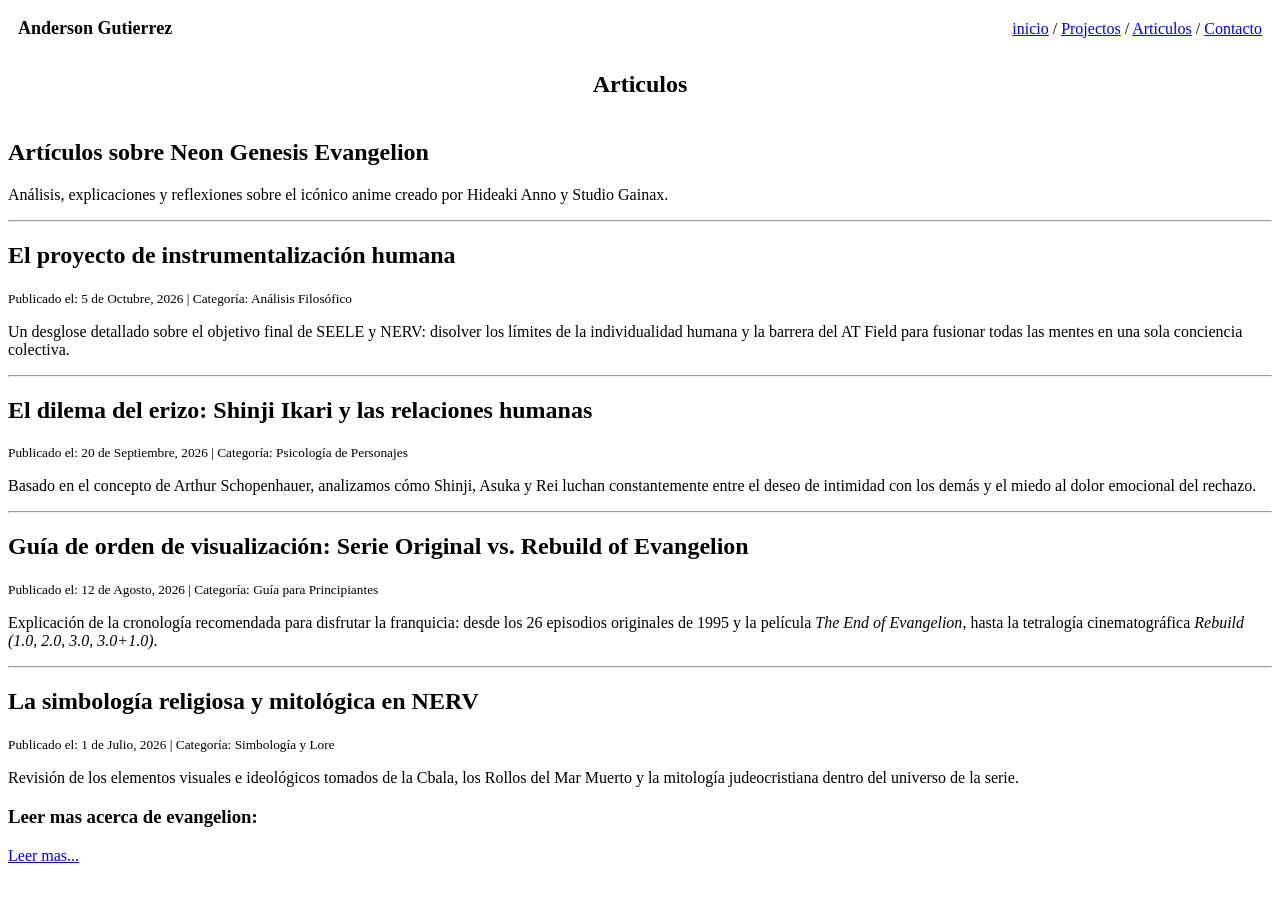
==== articulos.html @ 98719201 "Correcion de rutas" ====
<!DOCTYPE html>
<html lang="en">

<head>
    <meta charset="UTF-8">
    <meta name="viewport" content="width=device-width, initial-scale=1.0">
    <meta name="robots" content="index, follow">
    <meta name="author" content="Anderson Gutierrez">
    <meta name="description" content="Artículos, análisis sobre Neon Genesis Evangelion y publicaciones sobre desarrollo web creados por Anderson Gutierrez.">
    <meta name="keywords" content="Artículos, Evangelion, Shinji Ikari, NERV, Blog, Análisis, Desarrollo Web">

    <!-- Open Graph -->
    <meta property="og:title" content="Artículos | Cv-Anderson Gutierrez">
    <meta property="og:description" content="Artículos y publicaciones sobre cultura geek, anime y tecnología.">
    <meta property="og:type" content="article">

    <title>Artículos | Cv-Anderson Gutierrez</title>
</head>

<body>
    <header>
        <table width="100%" border="0" cellpadding="10" cellspacing="0">
            <tr>
                <td align="left" valign="middle">
                    <a href="#" style="text-decoration: none; color: black;">
                        <strong style="font-size: 18px; vertical-align: middle;">Anderson Gutierrez</strong>
                    </a>
                </td>

                <td align="right" valign="middle">
                    <nav>
                        <a href="/index.html">inicio</a> /
                        <a href="/pages/proyectos.html">Projectos</a> /
                        <a href="/pages/articulos.html">Articulos</a> /
                        <a href="/pages/contacto.html">Contacto</a>
                    </nav>
                </td>
            </tr>
        </table>
    </header>


    <main>
        <table width="100%" height="70vh" border="0" cellpadding="0" cellspacing="0">
            <tr>
                <td align="center" valign="middle">
                    <section id="inicio">
                        <h1>Articulos</h1>
                    </section>
                </td>
            </tr>
        </table>


        <section>
            <h1>Artículos sobre Neon Genesis Evangelion</h1>
            <p>Análisis, explicaciones y reflexiones sobre el icónico anime creado por Hideaki Anno y Studio Gainax.</p>
        </section>

        <hr>

        <!-- Listado de Artículos sobre Evangelion -->
        <section>

            <!-- Artículo 1 -->
            <article>
                <h2>El proyecto de instrumentalización humana</h2>
                <p><small>Publicado el: <time datetime="2026-10-05">5 de Octubre, 2026</time> | Categoría: Análisis
                        Filosófico</small></p>
                <p>Un desglose detallado sobre el objetivo final de SEELE y NERV: disolver los límites de la
                    individualidad humana y la barrera del AT Field para fusionar todas las mentes en una sola
                    conciencia colectiva.</p>
            </article>

            <hr>

            <!-- Artículo 2 -->
            <article>
                <h2>El dilema del erizo: Shinji Ikari y las relaciones humanas</h2>
                <p><small>Publicado el: <time datetime="2026-09-20">20 de Septiembre, 2026</time> | Categoría:
                        Psicología de Personajes</small></p>
                <p>Basado en el concepto de Arthur Schopenhauer, analizamos cómo Shinji, Asuka y Rei luchan
                    constantemente entre el deseo de intimidad con los demás y el miedo al dolor emocional del rechazo.
                </p>
            </article>

            <hr>

            <!-- Artículo 3 -->
            <article>
                <h2>Guía de orden de visualización: Serie Original vs. Rebuild of Evangelion</h2>
                <p><small>Publicado el: <time datetime="2026-08-12">12 de Agosto, 2026</time> | Categoría: Guía para
                        Principiantes</small></p>
                <p>Explicación de la cronología recomendada para disfrutar la franquicia: desde los 26 episodios
                    originales de 1995 y la película <em>The End of Evangelion</em>, hasta la tetralogía cinematográfica
                    <em>Rebuild (1.0, 2.0, 3.0, 3.0+1.0)</em>.</p>
            </article>

            <hr>

            <!-- Artículo 4 -->
            <article>
                <h2>La simbología religiosa y mitológica en NERV</h2>
                <p><small>Publicado el: <time datetime="2026-07-01">1 de Julio, 2026</time> | Categoría: Simbología y
                        Lore</small></p>
                <p>Revisión de los elementos visuales e ideológicos tomados de la Cbala, los Rollos del Mar Muerto y la
                    mitología judeocristiana dentro del universo de la serie.</p>
            </article>
            <article>
                <h3>Leer mas acerca de evangelion:</h3>
                <a href="https://evangelion.fandom.com/es/wiki/Neo_Genesis_Evangelion_Wiki" target="_blank">Leer
                    mas...</a>
            </article>
        </section>

    </main>
</body>

</html>
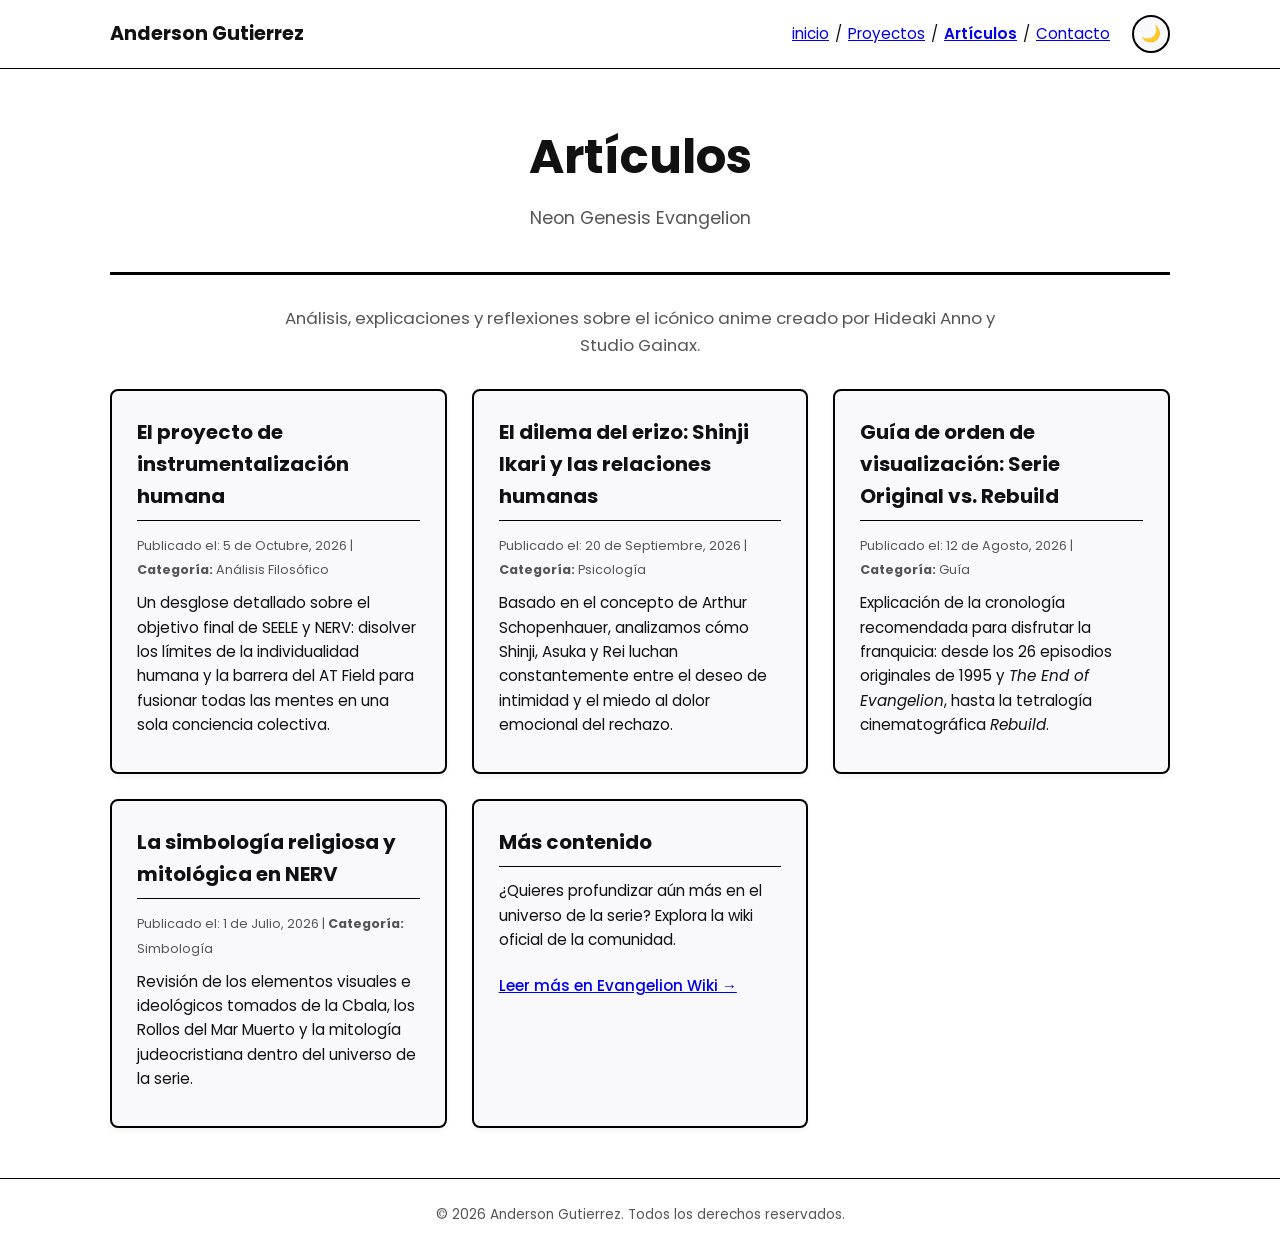
==== commit d17f8e2a: "Css de la pagina" ====
--- a/articulos.html
+++ b/articulos.html
@@ -1,5 +1,5 @@
 <!DOCTYPE html>
-<html lang="en">
+<html lang="es">
 
 <head>
     <meta charset="UTF-8">
@@ -14,106 +14,109 @@
     <meta property="og:description" content="Artículos y publicaciones sobre cultura geek, anime y tecnología.">
     <meta property="og:type" content="article">
 
+    <!-- Google Fonts -->
+    <link rel="preconnect" href="https://fonts.googleapis.com">
+    <link rel="preconnect" href="https://fonts.gstatic.com" crossorigin>
+    <link href="https://fonts.googleapis.com/css2?family=Poppins:wght@300;400;500;600;700&display=swap" rel="stylesheet">
+
+    <!-- Hoja de estilos compartida -->
+    <link rel="stylesheet" href="style.css">
+
     <title>Artículos | Cv-Anderson Gutierrez</title>
 </head>
 
 <body>
-    <header>
-        <table width="100%" border="0" cellpadding="10" cellspacing="0">
-            <tr>
-                <td align="left" valign="middle">
-                    <a href="#" style="text-decoration: none; color: black;">
-                        <strong style="font-size: 18px; vertical-align: middle;">Anderson Gutierrez</strong>
-                    </a>
-                </td>
 
-                <td align="right" valign="middle">
-                    <nav>
-                        <a href="/index.html">inicio</a> /
-                        <a href="/pages/proyectos.html">Projectos</a> /
-                        <a href="/pages/articulos.html">Articulos</a> /
-                        <a href="/pages/contacto.html">Contacto</a>
-                    </nav>
-                </td>
-            </tr>
-        </table>
+    <!-- Checkbox oculto para el modo oscuro (comparte el mismo ID en todo el sitio) -->
+    <input type="checkbox" id="dark-toggle" class="dark-checkbox">
+
+    <!-- HEADER / NAVEGACIÓN UNIFICADA -->
+    <header class="site-header">
+        <div class="container header-container">
+            <a href="index.html" class="logo">
+                <strong>Anderson Gutierrez</strong>
+            </a>
+            
+            <div class="header-right">
+                <nav class="nav-links">
+                    <a href="index.html">inicio</a> /
+                    <a href="proyectos.html">Proyectos</a> /
+                    <a href="articulos.html" class="active">Artículos</a> /
+                    <a href="contacto.html">Contacto</a>
+                </nav>
+
+                <!-- Botón de cambio de tema -->
+                <label for="dark-toggle" class="theme-btn" aria-label="Cambiar modo oscuro"></label>
+            </div>
+        </div>
     </header>
 
-
     <main>
-        <table width="100%" height="70vh" border="0" cellpadding="0" cellspacing="0">
-            <tr>
-                <td align="center" valign="middle">
-                    <section id="inicio">
-                        <h1>Articulos</h1>
-                    </section>
-                </td>
-            </tr>
-        </table>
-
-
-        <section>
-            <h1>Artículos sobre Neon Genesis Evangelion</h1>
-            <p>Análisis, explicaciones y reflexiones sobre el icónico anime creado por Hideaki Anno y Studio Gainax.</p>
+        <!-- Sección Hero -->
+        <section class="hero-section">
+            <div class="container">
+                <h1>Artículos</h1>
+                <p>Neon Genesis Evangelion</p>
+            </div>
         </section>
 
-        <hr>
+        <div class="container">
+            <hr class="section-divider">
+        </div>
 
-        <!-- Listado de Artículos sobre Evangelion -->
-        <section>
+        <!-- Descripción introductoria -->
+        <div class="container intro-project-section">
+            <p>Análisis, explicaciones y reflexiones sobre el icónico anime creado por Hideaki Anno y Studio Gainax.</p>
+        </div>
+
+        <!-- Listado de Artículos en Grid Responsivo -->
+        <div class="container articles-grid">
 
             <!-- Artículo 1 -->
-            <article>
+            <article class="card-section">
                 <h2>El proyecto de instrumentalización humana</h2>
-                <p><small>Publicado el: <time datetime="2026-10-05">5 de Octubre, 2026</time> | Categoría: Análisis
-                        Filosófico</small></p>
-                <p>Un desglose detallado sobre el objetivo final de SEELE y NERV: disolver los límites de la
-                    individualidad humana y la barrera del AT Field para fusionar todas las mentes en una sola
-                    conciencia colectiva.</p>
+                <p class="article-meta"><small>Publicado el: 5 de Octubre, 2026 | <strong>Categoría:</strong> Análisis Filosófico</small></p>
+                <p>Un desglose detallado sobre el objetivo final de SEELE y NERV: disolver los límites de la individualidad humana y la barrera del AT Field para fusionar todas las mentes en una sola conciencia colectiva.</p>
             </article>
 
-            <hr>
-
             <!-- Artículo 2 -->
-            <article>
+            <article class="card-section">
                 <h2>El dilema del erizo: Shinji Ikari y las relaciones humanas</h2>
-                <p><small>Publicado el: <time datetime="2026-09-20">20 de Septiembre, 2026</time> | Categoría:
-                        Psicología de Personajes</small></p>
-                <p>Basado en el concepto de Arthur Schopenhauer, analizamos cómo Shinji, Asuka y Rei luchan
-                    constantemente entre el deseo de intimidad con los demás y el miedo al dolor emocional del rechazo.
-                </p>
+                <p class="article-meta"><small>Publicado el: 20 de Septiembre, 2026 | <strong>Categoría:</strong> Psicología</small></p>
+                <p>Basado en el concepto de Arthur Schopenhauer, analizamos cómo Shinji, Asuka y Rei luchan constantemente entre el deseo de intimidad y el miedo al dolor emocional del rechazo.</p>
             </article>
 
-            <hr>
-
             <!-- Artículo 3 -->
-            <article>
-                <h2>Guía de orden de visualización: Serie Original vs. Rebuild of Evangelion</h2>
-                <p><small>Publicado el: <time datetime="2026-08-12">12 de Agosto, 2026</time> | Categoría: Guía para
-                        Principiantes</small></p>
-                <p>Explicación de la cronología recomendada para disfrutar la franquicia: desde los 26 episodios
-                    originales de 1995 y la película <em>The End of Evangelion</em>, hasta la tetralogía cinematográfica
-                    <em>Rebuild (1.0, 2.0, 3.0, 3.0+1.0)</em>.</p>
+            <article class="card-section">
+                <h2>Guía de orden de visualización: Serie Original vs. Rebuild</h2>
+                <p class="article-meta"><small>Publicado el: 12 de Agosto, 2026 | <strong>Categoría:</strong> Guía</small></p>
+                <p>Explicación de la cronología recomendada para disfrutar la franquicia: desde los 26 episodios originales de 1995 y <em>The End of Evangelion</em>, hasta la tetralogía cinematográfica <em>Rebuild</em>.</p>
             </article>
 
-            <hr>
+            <!-- Artículo 4 -->
+            <article class="card-section">
+                <h2>La simbología religiosa y mitológica en NERV</h2>
+                <p class="article-meta"><small>Publicado el: 1 de Julio, 2026 | <strong>Categoría:</strong> Simbología</small></p>
+                <p>Revisión de los elementos visuales e ideológicos tomados de la Cbala, los Rollos del Mar Muerto y la mitología judeocristiana dentro del universo de la serie.</p>
+            </article>
 
-            <!-- Artículo 4 -->
-            <article>
-                <h2>La simbología religiosa y mitológica en NERV</h2>
-                <p><small>Publicado el: <time datetime="2026-07-01">1 de Julio, 2026</time> | Categoría: Simbología y
-                        Lore</small></p>
-                <p>Revisión de los elementos visuales e ideológicos tomados de la Cbala, los Rollos del Mar Muerto y la
-                    mitología judeocristiana dentro del universo de la serie.</p>
+            <!-- Artículo 5: Enlace adicional -->
+            <article class="card-section article-link-card">
+                <h2>Más contenido</h2>
+                <p>¿Quieres profundizar aún más en el universo de la serie? Explora la wiki oficial de la comunidad.</p>
+                <a href="https://evangelion.fandom.com/es/wiki/Neo_Genesis_Evangelion_Wiki" target="_blank" class="project-link">Leer más en Evangelion Wiki →</a>
             </article>
-            <article>
-                <h3>Leer mas acerca de evangelion:</h3>
-                <a href="https://evangelion.fandom.com/es/wiki/Neo_Genesis_Evangelion_Wiki" target="_blank">Leer
-                    mas...</a>
-            </article>
-        </section>
 
+        </div>
     </main>
+
+    <!-- FOOTER -->
+    <footer class="site-footer">
+        <div class="container">
+            <p>&copy; 2026 Anderson Gutierrez. Todos los derechos reservados.</p>
+        </div>
+    </footer>
+
 </body>
 
 </html>
--- a/style.css
+++ b/style.css
@@ -0,0 +1,353 @@
+/* --- VARIABLES POR DEFECTO (MODO CLARO) --- */
+:root {
+    --bg-color: #ffffff;
+    --text-color: #111111;
+    --card-bg: #f9f9fb;
+    --border-color: #000000;
+    --link-color: #0000ee;
+    --muted-color: #555555;
+    --shadow: 0 4px 6px -1px rgba(0,0,0,0.05);
+}
+
+/* --- MODO OSCURO ACTIVADO MEDIANTE CSS PURO --- */
+body:has(#dark-toggle:checked) {
+    --bg-color: #121212;
+    --text-color: #f1f5f9;
+    --card-bg: #1e1e24;
+    --border-color: #444444;
+    --link-color: #60a5fa;
+    --muted-color: #a0aec0;
+    --shadow: 0 4px 6px -1px rgba(0,0,0,0.3);
+}
+
+/* Ocultar el checkbox real */
+.dark-checkbox {
+    display: none;
+}
+
+/* --- RESET & BOX MODEL --- */
+* {
+    box-sizing: border-box;
+    margin: 0;
+    padding: 0;
+}
+
+body {
+    font-family: 'Poppins', sans-serif;
+    background-color: var(--bg-color);
+    color: var(--text-color);
+    line-height: 1.6;
+    transition: background-color 0.3s ease, color 0.3s ease;
+}
+
+.container {
+    width: 100%;
+    max-width: 1100px;
+    margin: 0 auto;
+    padding: 0 20px;
+}
+
+/* --- ESTILO DEL BOTÓN DE TEMA (LABEL) --- */
+.header-right {
+    display: flex;
+    align-items: center;
+    gap: 20px;
+}
+
+.theme-btn {
+    background: var(--card-bg);
+    color: var(--text-color);
+    border: 2px solid var(--border-color);
+    border-radius: 50%;
+    width: 38px;
+    height: 38px;
+    cursor: pointer;
+    display: flex;
+    align-items: center;
+    justify-content: center;
+    transition: transform 0.2s, background-color 0.3s;
+}
+
+.theme-btn:hover {
+    transform: scale(1.1);
+}
+
+/* Icono por defecto (Luna para modo claro) */
+.theme-btn::before {
+    content: "🌙";
+    font-size: 1rem;
+}
+
+/* Cambiar el icono a Sol cuando el checkbox esté marcado */
+body:has(#dark-toggle:checked) .theme-btn::before {
+    content: "☀️";
+}
+
+/* --- HEADER & NAVEGACIÓN --- */
+.site-header {
+    background-color: var(--bg-color);
+    padding: 15px 0;
+    border-bottom: 1px solid var(--border-color);
+    transition: background-color 0.3s ease;
+}
+
+.header-container {
+    display: flex;
+    flex-direction: column;
+    align-items: center;
+    gap: 12px;
+}
+
+.logo {
+    text-decoration: none;
+    color: var(--text-color);
+    font-size: 1.2rem;
+}
+
+.nav-links {
+    font-size: 0.95rem;
+}
+
+.nav-links a {
+    color: var(--link-color);
+    text-decoration: underline;
+    margin: 0 2px;
+}
+
+.nav-links a.active {
+    font-weight: 600;
+}
+
+/* --- HERO SECTION --- */
+.hero-section {
+    padding: 50px 0 20px;
+    text-align: center;
+}
+
+.hero-section h1 {
+    font-size: clamp(2rem, 4vw, 3rem);
+    font-weight: 700;
+    margin-bottom: 8px;
+}
+
+.hero-section p {
+    font-size: 1.1rem;
+    color: var(--muted-color);
+}
+
+.section-divider {
+    border: none;
+    height: 3px;
+    background-color: var(--border-color);
+    margin: 20px 0 30px;
+}
+
+/* --- INTRO SECCIÓN DE PROYECTOS --- */
+.intro-project-section {
+    text-align: center;
+    margin-bottom: 30px;
+    color: var(--muted-color);
+    font-size: 1.05rem;
+    max-width: 800px;
+}
+
+/* --- GRILLAS (USADAS EN HOME Y PROYECTOS) --- */
+.main-content-grid, .projects-grid {
+    display: grid;
+    grid-template-columns: 1fr;
+    gap: 25px;
+    margin-bottom: 50px;
+}
+
+.card-section {
+    background-color: var(--card-bg);
+    border: 2px solid var(--border-color);
+    border-radius: 8px;
+    padding: 25px;
+    box-shadow: var(--shadow);
+    transition: background-color 0.3s ease, border-color 0.3s ease, transform 0.2s ease;
+}
+
+.card-section:hover {
+    transform: translateY(-3px);
+}
+
+.card-section h2 {
+    font-size: 1.25rem;
+    margin-bottom: 12px;
+    border-bottom: 1px solid var(--border-color);
+    padding-bottom: 8px;
+}
+
+.card-section p {
+    margin-bottom: 10px;
+    font-size: 0.95rem;
+}
+
+.tech-tag {
+    font-size: 0.9rem;
+    color: var(--muted-color);
+}
+
+.project-link {
+    display: inline-block;
+    margin-top: 12px;
+    color: var(--link-color);
+    text-decoration: underline;
+    font-weight: 500;
+    font-size: 0.95rem;
+}
+
+/* Listas de educación (Home) */
+.edu-list {
+    list-style-type: square;
+    padding-left: 20px;
+}
+
+.edu-list li {
+    margin-bottom: 15px;
+}
+
+.edu-list strong {
+    display: block;
+    font-size: 1rem;
+}
+
+.institution {
+    font-size: 0.85rem;
+    color: var(--muted-color);
+}
+
+/* --- FOOTER --- */
+.site-footer {
+    text-align: center;
+    padding: 25px 0;
+    border-top: 1px solid var(--border-color);
+    color: var(--muted-color);
+    font-size: 0.85rem;
+    background-color: var(--bg-color);
+    transition: background-color 0.3s ease;
+}
+
+/* --- ESTILOS ESPECÍFICOS PARA LA GRILLA DE ARTÍCULOS --- */
+.articles-grid {
+    display: grid;
+    grid-template-columns: 1fr;
+    gap: 25px;
+    margin-bottom: 50px;
+}
+
+.article-meta {
+    color: var(--muted-color);
+    margin-bottom: 12px;
+    font-size: 0.85rem;
+}
+
+/* --- ESTILOS PARA LA PÁGINA DE CONTACTO --- */
+.contact-container {
+    max-width: 650px; /* Centrado y ancho óptimo para lectura */
+    margin-bottom: 50px;
+}
+
+.form-intro {
+    color: var(--muted-color);
+    margin-bottom: 20px;
+    font-size: 0.95rem;
+}
+
+.contact-form {
+    display: flex;
+    flex-direction: column;
+    gap: 18px;
+}
+
+.form-group {
+    display: flex;
+    flex-direction: column;
+    gap: 6px;
+}
+
+.form-group label {
+    font-size: 0.9rem;
+    font-weight: 600;
+}
+
+.form-group input,
+.form-group textarea {
+    width: 100%;
+    padding: 12px 14px;
+    border: 2px solid var(--border-color);
+    border-radius: 6px;
+    background-color: var(--bg-color);
+    color: var(--text-color);
+    font-family: inherit;
+    font-size: 0.95rem;
+    transition: border-color 0.2s ease, background-color 0.3s ease, color 0.3s ease;
+}
+
+.form-group input:focus,
+.form-group textarea:focus {
+    outline: none;
+    border-color: var(--link-color);
+}
+
+/* Botón de envío */
+.submit-btn {
+    background-color: var(--text-color);
+    color: var(--bg-color);
+    border: 2px solid var(--border-color);
+    padding: 12px 20px;
+    font-size: 1rem;
+    font-weight: 600;
+    font-family: inherit;
+    border-radius: 6px;
+    cursor: pointer;
+    transition: transform 0.1s ease, opacity 0.2s ease;
+    align-self: flex-start;
+}
+
+.submit-btn:hover {
+    opacity: 0.9;
+    transform: translateY(-2px);
+}
+
+.submit-btn:active {
+    transform: translateY(0);
+}
+
+/* Responsivo para artículos en tablets y laptops */
+@media (min-width: 768px) {
+    .articles-grid {
+        grid-template-columns: repeat(2, 1fr);
+    }
+}
+
+@media (min-width: 1024px) {
+    .articles-grid {
+        grid-template-columns: repeat(3, 1fr);
+    }
+}
+
+/* --- MEDIA QUERIES RESPONSIVAS --- */
+@media (min-width: 600px) {
+    .header-container {
+        flex-direction: row;
+        justify-content: space-between;
+    }
+}
+
+@media (min-width: 768px) {
+    .main-content-grid {
+        grid-template-columns: 1fr 1fr;
+    }
+    
+    .projects-grid {
+        grid-template-columns: repeat(2, 1fr);
+    }
+}
+
+@media (min-width: 1024px) {
+    .projects-grid {
+        grid-template-columns: repeat(3, 1fr); /* Las 3 tarjetas de Mojang en una linda fila de 3 columnas en pantallas grandes */
+    }
+}
